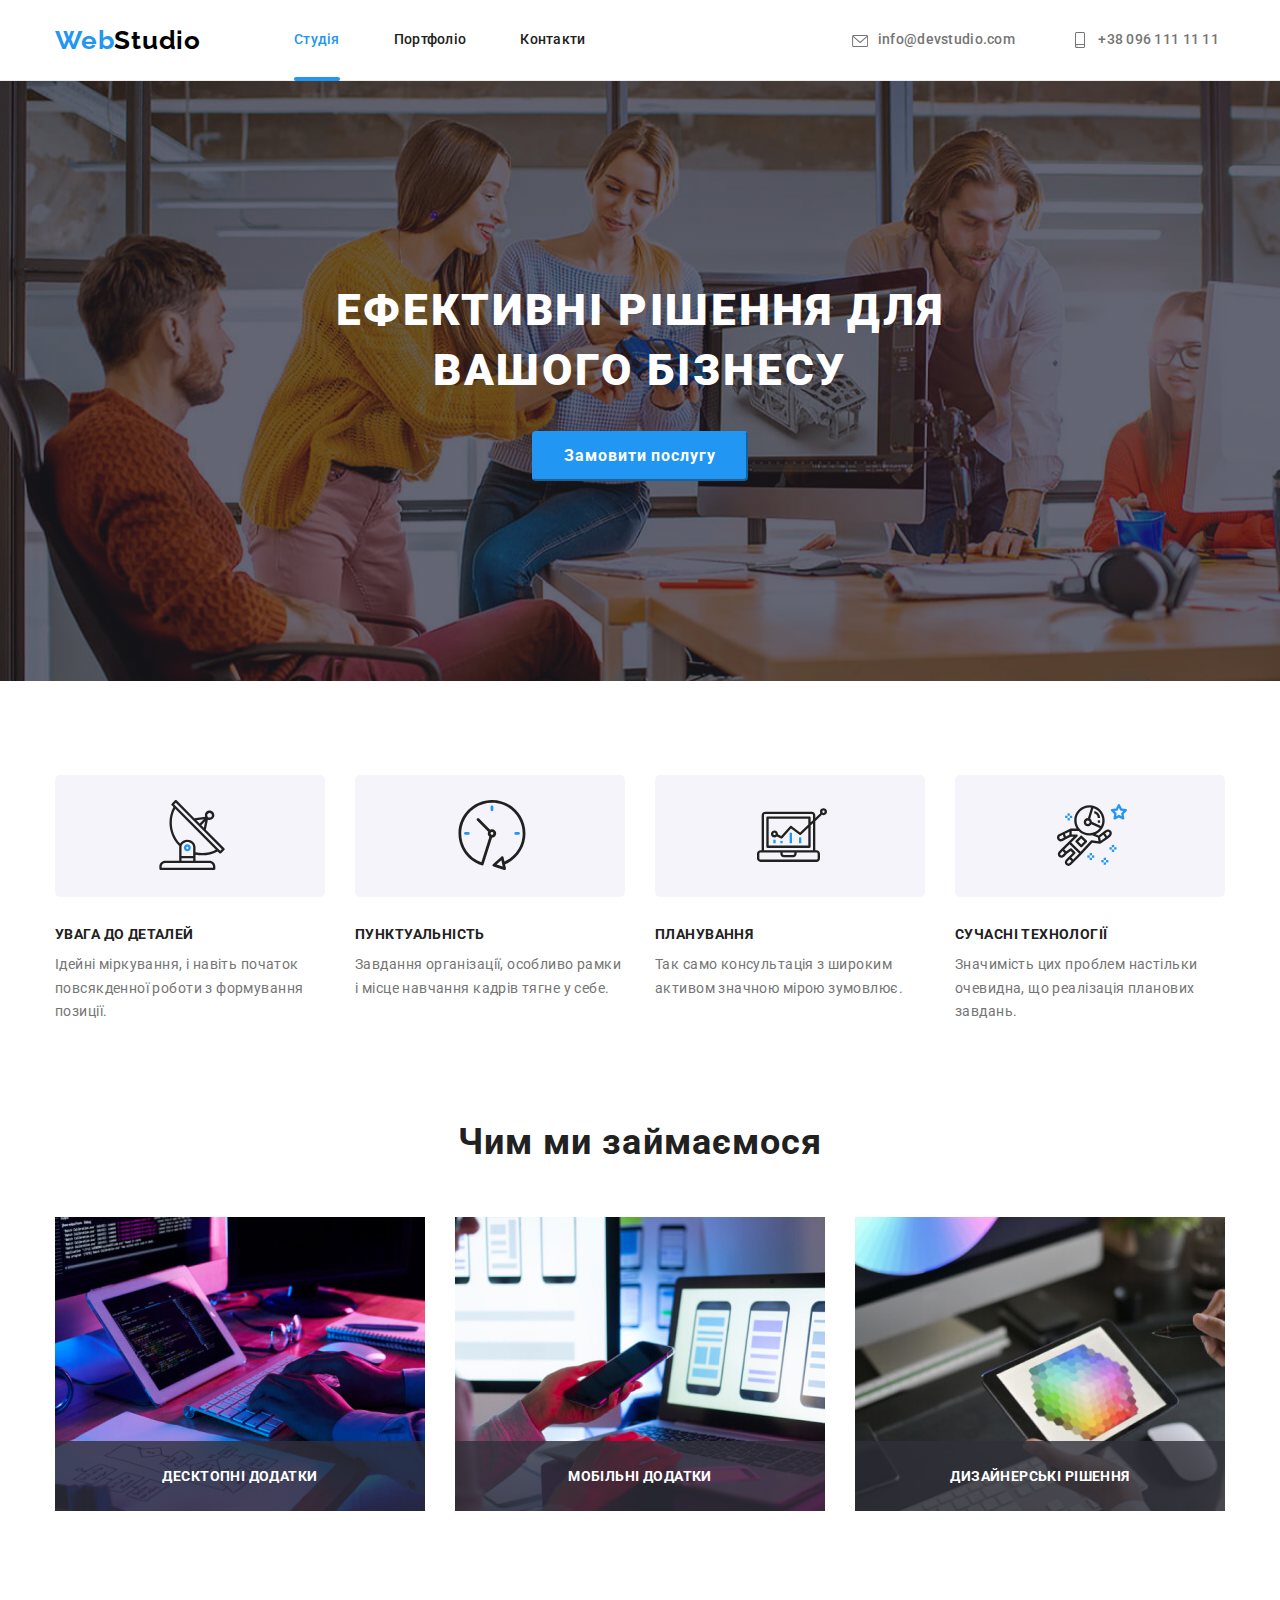
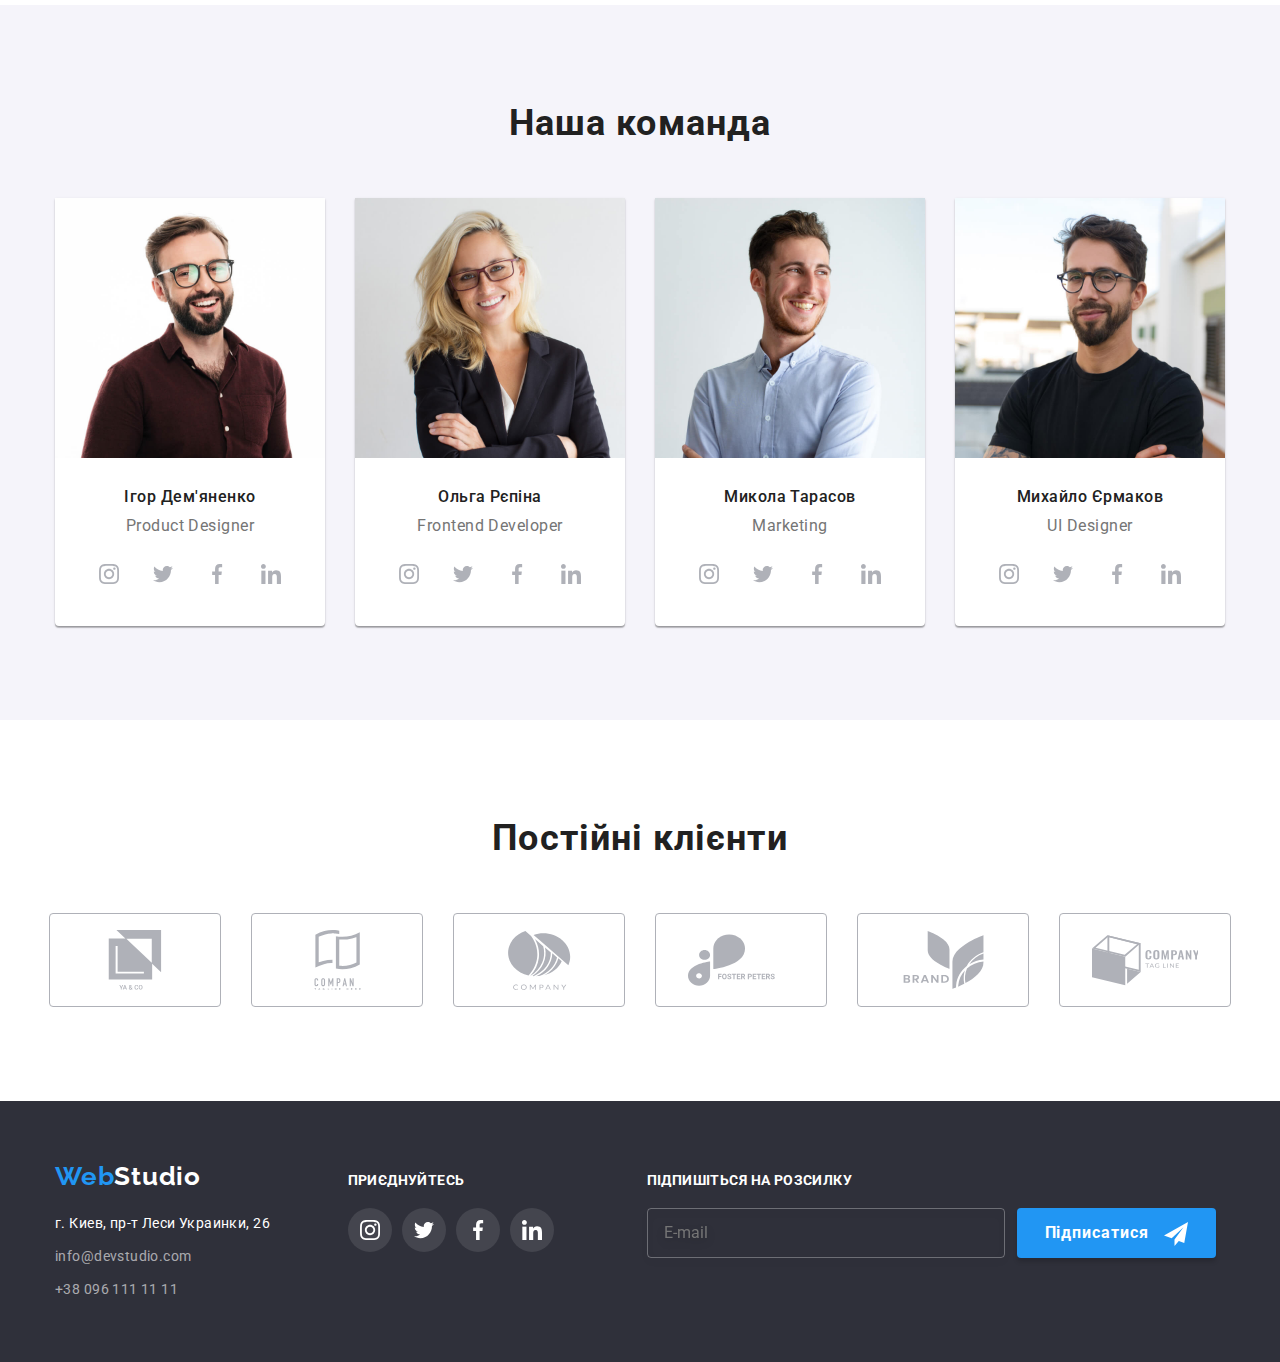
==== index.html @ df1b4751 "Add files via upload" ====
<!DOCTYPE html>
<html lang="uk">
  <head>
    <meta charset="UTF-8" />
    <meta http-equiv="X-UA-Compatible" content="IE=edge" />
    <meta name="Студия" content="width=device-width, initial-scale=1.0" />
    <title>Студия</title>
    <link rel="preconnect" href="https://fonts.googleapis.com" />
    <link rel="preconnect" href="https://fonts.gstatic.com" crossorigin />
    <link
      href="https://fonts.googleapis.com/css2?family=Raleway:wght@700&family=Roboto:wght@400;500;700;900&display=swap"
      rel="stylesheet"
    />
    <link rel="stylesheet" href="css/styles.css" />
  </head>
  <body>
    <header>
      <div class="navigation container navi-top">
        <nav class="navigation-box">
          <div class="logo-navigation">
            <a class="logo-nav" href="./index.html"
              ><span style="color: #2196f3">Web</span>Studio</a
            >
          </div>
          <div class="links-navigation">
            <ul class="top-nav-links">
              <li class="top-nav-item">
                <a class="top-nav-text current" href="./index.html">Студія</a>
              </li>
              <li class="top-nav-item">
                <a class="top-nav-text" href="./portfolio.html">Портфоліо</a>
              </li>
              <li class="top-nav-item">
                <a class="top-nav-text" href="#">Контакти</a>
              </li>
            </ul>
          </div>
        </nav>
        <ul class="top-contacts">
          <li class="top-contacts-item">
            <a
              class="top-contacts-text link-item"
              href="mailto:info@devstudio.com"
            >
              <svg class="icon-header" width="16" height="12">
                <use href="./images/icons.svg#icon-envelope"></use></svg>info@devstudio.com</a>
          </li>
          <li class="top-contacts-item">
            <a class="top-contacts-text link-item" href="tel:+380961111111">
              <svg class="icon-header" width="10" height="16">
                <use href="./images/icons.svg#icon-smartphone"></use>
              </svg>
              +38 096 111 11 11</a
            >
          </li>
        </ul>
      </div>
    </header>
    <main>
      <section class="hero-top-section">
        <div class="container">
          <h1 class="hero-top-header">Ефективні рішення для вашого бізнесу</h1>
          <button class="hero-top-button" type="button" data-modal-open>
            Замовити послугу
          </button>
        </div>
      </section>
      <section class="features-block">
        <div class="container">
          <ul class="features">
            <li class="feature">
              <div class="icons-features">
                <svg class="icon-feat" width="70" height="70">
                  <use href="./images/icons.svg#icon-antenna-1"></use>
                </svg>
              </div>
              <h3 class="feature-header">Увага до деталей</h3>
              <p class="feature-text">
                Ідейні міркування, і навіть початок повсякденної роботи з
                формування позиції.
              </p>
            </li>
            <li class="feature">
              <div class="icons-features">
                <svg class="icon-feat" width="70" height="70">
                  <use href="./images/icons.svg#icon-clock-1"></use>
                </svg>
              </div>
              <h3 class="feature-header">Пунктуальність</h3>
              <p class="feature-text">
                Завдання організації, особливо рамки і місце навчання кадрів
                тягне у себе.
              </p>
            </li>
            <li class="feature">
              <div class="icons-features">
                <svg class="icon-feat" width="70" height="70">
                  <use href="./images/icons.svg#icon-diagram-1"></use>
                </svg>
              </div>
              <h3 class="feature-header">Планування</h3>
              <p class="feature-text">
                Так само консультація з широким активом значною мірою зумовлює.
              </p>
            </li>
            <li class="feature">
              <div class="icons-features">
                <svg class="icon-feat" width="70" height="70">
                  <use href="./images/icons.svg#icon-astronaut-1"></use>
                </svg>
              </div>
              <h3 class="feature-header">Сучасні технології</h3>
              <p class="feature-text">
                Значимість цих проблем настільки очевидна, що реалізація
                планових завдань.
              </p>
            </li>
          </ul>
        </div>
      </section>
      <section class="wwd">
        <div class="container">
          <h2 class="wwd-header">Чим ми займаємося</h2>
          <ul class="wwd-list">
            <li class="wwd-item">
              <img
                src="images/img.jpeg"
                alt="Ввод програмного кода на клавиатуре"
                width="370"
              />
              <div class="bottom-center-overlay">Десктопні додатки</div>
            </li>
            <li class="wwd-item">
              <img
                src="images/img2.jpeg"
                alt="Проверка апликаций на телефоне"
                width="370"
              />
              <div class="bottom-center-overlay">Мобільні додатки</div>
            </li>
            <li class="wwd-item">
              <img
                src="images/img3.jpeg"
                alt="Подбор цветов на планшете"
                width="370"
              />
              <div class="bottom-center-overlay">Дизайнерські рішення</div>
            </li>
          </ul>
        </div>
      </section>
      <section class="about">
        <div class="container">
          <h2 class="about-header">Наша команда</h2>
          <ul class="about-list">
            <li class="about-item">
              <img
                class="about-image"
                src="images/img4.jpeg"
                alt="Мужчина в очках"
                width="270"
              />
              <h3 class="about-name">Ігор Дем'яненко</h3>
              <p class="about-text">Product Designer</p>
              <ul class="icons-sm">
                <li class="link-icon">
                  <a href="#" class="btn-icon-social">
                    <svg class="icon-social" height="20" width="20">
                      <use href="./images/icons.svg#icon-instagram-2"></use>
                    </svg>
                  </a>
                </li>
                <li>
                  <a href="#" class="btn-icon-social">
                    <svg class="icon-social" height="20" width="20">
                      <use href="./images/icons.svg#icon-twitter-1"></use>
                    </svg>
                  </a>
                </li>
                <li>
                  <a href="#" class="btn-icon-social">
                    <svg class="icon-social" height="20" width="20">
                      <use href="./images/icons.svg#icon-facebook-1"></use>
                    </svg>
                  </a>
                </li>
                <li>
                  <a href="#" class="btn-icon-social">
                    <svg class="icon-social" height="20" width="20">
                      <use href="./images/icons.svg#icon-linkedin-1"></use>
                    </svg>
                  </a>
                </li>
              </ul>
            </li>
            <li class="about-item">
              <img
                class="about-image"
                src="images/img5.jpeg"
                alt="Женщина в очках"
                width="270"
              />
              <h3 class="about-name">Ольга Рєпіна</h3>
              <p class="about-text">Frontend Developer</p>
              <ul class="icons-sm">
                <li class="link-icon">
                  <a href="#" class="btn-icon-social">
                    <svg class="icon-social" height="20" width="20">
                      <use href="./images/icons.svg#icon-instagram-2"></use>
                    </svg>
                  </a>
                </li>
                <li>
                  <a href="#" class="btn-icon-social">
                    <svg class="icon-social" height="20" width="20">
                      <use href="./images/icons.svg#icon-twitter-1"></use>
                    </svg>
                  </a>
                </li>
                <li>
                  <a href="#" class="btn-icon-social">
                    <svg class="icon-social" height="20" width="20">
                      <use href="./images/icons.svg#icon-facebook-1"></use>
                    </svg>
                  </a>
                </li>
                <li>
                  <a href="#" class="btn-icon-social">
                    <svg class="icon-social" height="20" width="20">
                      <use href="./images/icons.svg#icon-linkedin-1"></use>
                    </svg>
                  </a>
                </li>
              </ul>
            </li>
            <li class="about-item">
              <img
                class="about-image"
                src="images/img6.jpeg"
                alt="Мужчина улыбается"
                width="270"
              />
              <h3 class="about-name">Микола Тарасов</h3>
              <p class="about-text">Marketing</p>
              <ul class="icons-sm">
                <li class="link-icon">
                  <a href="#" class="btn-icon-social">
                    <svg class="icon-social" height="20" width="20">
                      <use href="./images/icons.svg#icon-instagram-2"></use>
                    </svg>
                  </a>
                </li>
                <li>
                  <a href="#" class="btn-icon-social">
                    <svg class="icon-social" height="20" width="20">
                      <use href="./images/icons.svg#icon-twitter-1"></use>
                    </svg>
                  </a>
                </li>
                <li>
                  <a href="#" class="btn-icon-social">
                    <svg class="icon-social" height="20" width="20">
                      <use href="./images/icons.svg#icon-facebook-1"></use>
                    </svg>
                  </a>
                </li>
                <li>
                  <a href="#" class="btn-icon-social">
                    <svg class="icon-social" height="20" width="20">
                      <use href="./images/icons.svg#icon-linkedin-1"></use>
                    </svg>
                  </a>
                </li>
              </ul>
            </li>
            <li class="about-item">
              <img
                class="about-image"
                src="images/img7.jpeg"
                alt="Мужчина в черной футболке"
                width="270"
              />
              <h3 class="about-name">Михайло Єрмаков</h3>
              <p class="about-text">UI Designer</p>
              <ul class="icons-sm">
                <li class="link-icon">
                  <a href="#" class="btn-icon-social">
                    <svg class="icon-social" height="20" width="20">
                      <use href="./images/icons.svg#icon-instagram-2"></use>
                    </svg>
                  </a>
                </li>
                <li>
                  <a href="#" class="btn-icon-social">
                    <svg class="icon-social" height="20" width="20">
                      <use href="./images/icons.svg#icon-twitter-1"></use>
                    </svg>
                  </a>
                </li>
                <li>
                  <a href="#" class="btn-icon-social">
                    <svg class="icon-social" height="20" width="20">
                      <use href="./images/icons.svg#icon-facebook-1"></use>
                    </svg>
                  </a>
                </li>
                <li>
                  <a href="#" class="btn-icon-social">
                    <svg class="icon-social" height="20" width="20">
                      <use href="./images/icons.svg#icon-linkedin-1"></use>
                    </svg>
                  </a>
                </li>
              </ul>
            </li>
          </ul>
        </div>
      </section>
      <section>
        <div class="container">
          <h2 class="about-header">Постійні клієнти</h2>
          <ul class="clients-list">
            <li class="client-item">
              <a class="client-link" href="#" target="_blank">
                <svg class="icon-company" height="60" width="106">
                  <use href="./images/icons.svg#icon-group1"></use>
                </svg>
              </a>
            </li>
            <li class="client-item">
              <a class="client-link" href="#" target="_blank">
                <svg class="icon-company" height="60" width="106">
                  <use href="./images/icons.svg#icon-group2"></use>
                </svg>
              </a>
            </li>
            <li class="client-item">
              <a class="client-link" href="#" target="_blank">
                <svg class="icon-company" height="60" width="106">
                  <use href="./images/icons.svg#icon-group3"></use>
                </svg>
              </a>
            </li>
            <li class="client-item">
              <a class="client-link" href="#" target="_blank">
                <svg class="icon-company" height="60" width="106">
                  <use href="./images/icons.svg#icon-group4"></use>
                </svg>
              </a>
            </li>
            <li class="client-item">
              <a class="client-link" href="#" target="_blank">
                <svg class="icon-company" height="60" width="106">
                  <use href="./images/icons.svg#icon-group5"></use>
                </svg>
              </a>
            </li>
            <li class="client-item">
              <a class="client-link" href="#" target="_blank">
                <svg class="icon-company" height="60" width="106">
                  <use href="./images/icons.svg#icon-group6"></use>
                </svg>
              </a>
            </li>
          </ul>
        </div>
      </section>
      <div class="backdrop is-hidden" data-modal>
        <div class="modal">
          <div class="modal-btn">
            <button class="btn-close" type="button" data-modal-close>
              <svg
                width="11"
                height="11"
                viewBox="0 0 11 11"
                fill="none"
                xmlns="http://www.w3.org/2000/svg"
              >
                <path
                  d="M11 1.10786L9.89214 0L5.5 4.39214L1.10786 0L0 1.10786L4.39214 5.5L0 9.89214L1.10786 11L5.5 6.60786L9.89214 11L11 9.89214L6.60786 5.5L11 1.10786Z"
                  fill="black"
                />
              </svg>
            </button>
            <div class="form-callback">
              <form class="form">
                <div class="form-group" role="group" aria-labelledby="contact-details-head">
                  <p id="contact-details-head">Залиште свої дані, ми вам передзвонимо</p>
                  <div class="form-field">
                  <label class="form-input">
                    Ім'я
                    <input class="form-item name" type="text" name="username" />
                    <svg class="input-icon" width="12" height="12">
                      <use href="./images/icons.svg#icon-person"></use>
                    </svg>
                  </label>
                </div>
                  <div class="form-field">
                  <label class="form-input">
                    Телефон
                    <input class="form-item phone" type="tel" name="tel" />
                    <svg class="input-icon" width="13" height="13">
                      <use href="./images/icons.svg#icon-phone"></use>
                    </svg>
                  </label>
                </div>
                  <div class="form-field">
                  <label class="form-input">
                    Пошта
                    <input class="form-item email" type="email" name="email" />
                    <svg class="input-icon" width="15" height="12">
                      <use href="./images/icons.svg#icon-email"></use>
                    </svg>
                    </label>
                  </div>
                    <label class="form-input">
                      Коментар
                      <textarea class="form-item" name="comment" rows="5" placeholder="Введіть текст"></textarea>
                    </label>
                    <label class="checkbox-item" >
                      <input class="form-checkbox" type="checkbox" name="agreement" value="agreement-accept" />
                      Погоджуюся з розсилкою та приймаю
                      <a class="policy-link" href="">Умови договору</a> 
                    </label>
                    <button class="form-button" type="submit">Відправити</button>
                  
                </div>
            </div>
          </div>
        </div>
      </div>
    </main>
    <footer class="footer">
      <div class="container footer-raw">
        <div class="adr-items">
          <a class="logo-footer" href="./index.html"
            ><span style="color: #2196f3">Web</span>Studio</a
          >
          <address>
            <ul class="footer-list">
              <li class="footer-item">
                <a
                  class="footer-adr"
                  href="https://goo.gl/maps/CPtrU1FHBa2aNyZL9"
                  target="_blank"
                  rel="noopener noreferrer nofollow"
                  >г. Киев, пр-т Леси Украинки, 26</a
                >
              </li>
              <li class="footer-item">
                <a class="footer-mail" href="mailto:info@devstudio.com"
                  >info@devstudio.com</a
                >
              </li>
              <li class="footer-item">
                <a class="footer-tel" href="tel:+380961111111"
                  >+38 096 111 11 11</a
                >
              </li>
            </ul>
          </address>
        </div>
        <div class="connect-items">
          <p>приєднуйтесь</p>
          <ul class="connect-list">
            <li class="connect-item">
              <a class="connect-link" href="#" target="_blank">
                <svg width="20" height="20">
                  <use href="./images/icons.svg#icon-instagram-2"></use>
                </svg>
              </a>
            </li>
            <li class="connect-item">
              <a class="connect-link" href="#" target="_blank">
                <svg width="20" height="20">
                  <use href="./images/icons.svg#icon-twitter-1"></use>
                </svg>
              </a>
            </li>
            <li class="connect-item">
              <a class="connect-link" href="#" target="_blank">
                <svg width="20" height="20">
                  <use href="./images/icons.svg#icon-facebook-1"></use>
                </svg>
              </a>
            </li>
            <li class="connect-item">
              <a class="connect-link" href="#" target="_blank">
                <svg width="20" height="20">
                  <use href="./images/icons.svg#icon-linkedin-1"></use>
                </svg>
              </a>
            </li>
          </ul>
        </div>
        <div class="mailing-list">
          <p>Підпишіться на розсилку</p>
          <div class="mailing-items" ></div>
          <form class="email" name="email">
          <label>
            <input class="mailing-input" type="email" name="email" placeholder="E-mail"/>
          </label>
          <button class="subscribe-button" type="submit">
            Підписатися <svg class="subscribe-icon" xmlns="http://www.w3.org/2000/svg" width="24" height="24" fill="none"">
              <path fill="#fff" d="M24 0 0 13.5l7.67 2.84L19.5 5.25l-8.998 12.14.007.002-.009-.002V24l4.301-5.018L20.251 21 24 0Z"/>
              </svg>
            </button>
        </form>
        </div>
      </div>
    </footer>
    <script src="./js/modal.js"></script>
  </body>
</html>
---- css/styles.css ----
/*reset css */
/* http://meyerweb.com/eric/tools/css/reset/ 
   v2.0 | 20110126
   License: none (public domain)
*/

html,
body,
div,
span,
applet,
object,
iframe,
h1,
h2,
h3,
h4,
h5,
h6,
p,
blockquote,
pre,
a,
abbr,
acronym,
address,
big,
cite,
code,
del,
dfn,
em,
img,
ins,
kbd,
q,
s,
samp,
small,
strike,
strong,
sub,
sup,
tt,
var,
b,
u,
i,
center,
dl,
dt,
dd,
ol,
ul,
li,
fieldset,
form,
label,
legend,
table,
caption,
tbody,
tfoot,
thead,
tr,
th,
td,
article,
aside,
canvas,
details,
embed,
figure,
figcaption,
footer,
header,
hgroup,
menu,
nav,
output,
ruby,
section,
summary,
time,
mark,
audio,
video {
  margin: 0;
  padding: 0;
  border: 0;
  font-size: 100%;
  font: inherit;
  vertical-align: baseline;
}
/* HTML5 display-role reset for older browsers */
article,
aside,
details,
figcaption,
figure,
footer,
header,
hgroup,
menu,
nav,
section {
  display: block;
}
body {
  line-height: 1;
}
ol,
ul {
  list-style: none;
}
blockquote,
q {
  quotes: none;
}
blockquote:before,
blockquote:after,
q:before,
q:after {
  content: "";
  content: none;
}
table {
  border-collapse: collapse;
  border-spacing: 0;
}

/* normalize css */
/*! modern-normalize v1.1.0 | MIT License | https://github.com/sindresorhus/modern-normalize */

/*
Document
========
*/

/**
Use a better box model (opinionated).
*/

*,
::before,
::after {
  box-sizing: border-box;
}

/**
Use a more readable tab size (opinionated).
*/

html {
  -moz-tab-size: 4;
  tab-size: 4;
}

/**
1. Correct the line height in all browsers.
2. Prevent adjustments of font size after orientation changes in iOS.
*/

html {
  line-height: 1.15; /* 1 */
  -webkit-text-size-adjust: 100%; /* 2 */
}

/*
Sections
========
*/

/**
Remove the margin in all browsers.
*/

body {
  margin: 0;
}

/**
Improve consistency of default fonts in all browsers. (https://github.com/sindresorhus/modern-normalize/issues/3)
*/

body {
  font-family: system-ui, -apple-system,
    /* Firefox supports this but not yet `system-ui` */ "Segoe UI", Roboto,
    Helvetica, Arial, sans-serif, "Apple Color Emoji", "Segoe UI Emoji";
}

/*
Grouping content
================
*/

/**
1. Add the correct height in Firefox.
2. Correct the inheritance of border color in Firefox. (https://bugzilla.mozilla.org/show_bug.cgi?id=190655)
*/

hr {
  height: 0; /* 1 */
  color: inherit; /* 2 */
}

/*
Text-level semantics
====================
*/

/**
Add the correct text decoration in Chrome, Edge, and Safari.
*/

abbr[title] {
  text-decoration: underline dotted;
}

/**
Add the correct font weight in Edge and Safari.
*/

b,
strong {
  font-weight: bolder;
}

/**
1. Improve consistency of default fonts in all browsers. (https://github.com/sindresorhus/modern-normalize/issues/3)
2. Correct the odd 'em' font sizing in all browsers.
*/

code,
kbd,
samp,
pre {
  font-family: ui-monospace, SFMono-Regular, Consolas, "Liberation Mono", Menlo,
    monospace; /* 1 */
  font-size: 1em; /* 2 */
}

/**
Add the correct font size in all browsers.
*/

small {
  font-size: 80%;
}

/**
Prevent 'sub' and 'sup' elements from affecting the line height in all browsers.
*/

sub,
sup {
  font-size: 75%;
  line-height: 0;
  position: relative;
  vertical-align: baseline;
}

sub {
  bottom: -0.25em;
}

sup {
  top: -0.5em;
}

/*
Tabular data
============
*/

/**
1. Remove text indentation from table contents in Chrome and Safari. (https://bugs.chromium.org/p/chromium/issues/detail?id=999088, https://bugs.webkit.org/show_bug.cgi?id=201297)
2. Correct table border color inheritance in all Chrome and Safari. (https://bugs.chromium.org/p/chromium/issues/detail?id=935729, https://bugs.webkit.org/show_bug.cgi?id=195016)
*/

table {
  text-indent: 0; /* 1 */
  border-color: inherit; /* 2 */
}

/*
Forms
=====
*/

/**
1. Change the font styles in all browsers.
2. Remove the margin in Firefox and Safari.
*/

button,
input,
optgroup,
select,
textarea {
  font-family: inherit; /* 1 */
  font-size: 100%; /* 1 */
  line-height: 1.15; /* 1 */
  margin: 0; /* 2 */
}

/**
Remove the inheritance of text transform in Edge and Firefox.
1. Remove the inheritance of text transform in Firefox.
*/

button,
select {
  /* 1 */
  text-transform: none;
}

/**
Correct the inability to style clickable types in iOS and Safari.
*/

button,
[type="button"],
[type="reset"],
[type="submit"] {
  -webkit-appearance: button;
}

/**
Remove the inner border and padding in Firefox.
*/

::-moz-focus-inner {
  border-style: none;
  padding: 0;
}

/**
Restore the focus styles unset by the previous rule.
*/

:-moz-focusring {
  outline: 1px dotted ButtonText;
}

/**
Remove the additional ':invalid' styles in Firefox.
See: https://github.com/mozilla/gecko-dev/blob/2f9eacd9d3d995c937b4251a5557d95d494c9be1/layout/style/res/forms.css#L728-L737
*/

:-moz-ui-invalid {
  box-shadow: none;
}

/**
Remove the padding so developers are not caught out when they zero out 'fieldset' elements in all browsers.
*/

legend {
  padding: 0;
}

/**
Add the correct vertical alignment in Chrome and Firefox.
*/

progress {
  vertical-align: baseline;
}

/**
Correct the cursor style of increment and decrement buttons in Safari.
*/

::-webkit-inner-spin-button,
::-webkit-outer-spin-button {
  height: auto;
}

/**
1. Correct the odd appearance in Chrome and Safari.
2. Correct the outline style in Safari.
*/

[type="search"] {
  -webkit-appearance: textfield; /* 1 */
  outline-offset: -2px; /* 2 */
}

/**
Remove the inner padding in Chrome and Safari on macOS.
*/

::-webkit-search-decoration {
  -webkit-appearance: none;
}

/**
1. Correct the inability to style clickable types in iOS and Safari.
2. Change font properties to 'inherit' in Safari.
*/

::-webkit-file-upload-button {
  -webkit-appearance: button; /* 1 */
  font: inherit; /* 2 */
}

/*
Interactive
===========
*/

/*
Add the correct display in Chrome and Safari.
*/

summary {
  display: list-item;
}

/* my css */

:root {
  --brand-backcolor1: #fff;
  --brand-backcolor2: #f5f4fa;
  --brand-backcolor3: #2f303a;
  --brand-color1: #212121;
  --brand-color2: #757575;
  --brand-color3: #2196f3;
}

body {
  font-family: "Roboto", sans-serif;
  color: var(--brand-color1);
  background-color: #fff;
}
.navigation {
  display: flex;
  align-items: center;
}
.navigation-box {
  display: flex;
  align-items: center;
}
li {
  list-style-type: none;
}
hr {
  border: 1px solid #ececec;
  color: #ececec;
}
.top-nav-item {
  display: inline-block;
  margin-left: 50px;
}
.top-nav-item:first-child {
  margin-left: 0px;
}
.top-contacts {
  margin-left: auto;
}
.top-contacts-item {
  display: inline-block;
  margin-left: 50px;
  text-decoration: none;
}
.link-item {
  text-decoration: none;
  margin-right: 6px;
  fill: #757575;
  vertical-align: middle;
}
.top-contacts-item:first-child {
  margin-left: 0px;
}
.logo-nav {
  font-family: Raleway;
  font-size: 26px;
  font-weight: 700;
  line-height: 1.19;
  letter-spacing: 0.03em;
  text-align: left;
  color: #000000;
  text-decoration: none;
}

li.top-nav-item {
  list-style-type: none;
}

.top-nav-text {
  display: block;
  padding: 32px 0;
  font-size: 14px;
  font-weight: 500;
  line-height: 1.14;
  letter-spacing: 0.02em;
  text-align: left;
  cursor: pointer;
  text-decoration: none;
  color: var(--brand-color1);
  position: relative;
  transition-duration: 250ms;
  transition-timing-function: cubic-bezier(0.4, 0, 0.2, 1);
  transition-property: color;
}
.top-nav-text:hover {
  color: var(--brand-color3);
}

.top-nav-text:focus {
  color: var(--brand-color3);
}
.top-nav-text.current {
  color: var(--brand-color3);
}
.current:after {
  content: "";
  display: block;
  position: absolute;
  background: #2196f3;
  height: 12px;
  width: 100%;
  height: 4px;
  border-radius: 2px;
  bottom: -1px;
}

li.top-contacts-item {
  list-style-type: none;
}
.top-contacts-text {
  font-size: 14px;
  font-weight: 500;
  line-height: 1.14;
  letter-spacing: 0.02em;
  text-decoration: none;
  text-align: left;
  color: var(--brand-color2);
  transition-duration: 250ms;
  transition-timing-function: cubic-bezier(0.4, 0, 0.2, 1);
  transition-property: color;
}
.top-contacts-text:hover {
  color: var(--brand-color3);
}
.top-contacts-text:focus {
  color: var(--brand-color3);
}
.hero-top-section {
  background-color: var(--brand-backcolor3);
  display: block;
  margin: 0 auto;
  text-align: center;
  padding-top: 200px;
  padding-bottom: 200px;
  max-width: 1600px;
  background-image: linear-gradient(to bottom, #2f303a66, #2f303a66),
    url("../images/hero_background.png");
  background-repeat: no-repeat;
}
.hero-top-header {
  text-transform: uppercase;
  font-size: 44px;
  font-weight: 900;
  line-height: 1.36;
  letter-spacing: 0.06em;
  text-align: center;
  color: var(--brand-backcolor1);
  max-width: 696px;
  margin: auto;
}

.hero-top-button {
  display: block;
  margin: 0 auto;
  font-family: "roboto";
  background-color: var(--brand-color3);
  border-radius: 4px;
  border-color: var(--brand-color3);
  color: white;
  height: 50px;
  width: 216px;
  font-size: 16px;
  font-weight: 700;
  line-height: 1.87;
  letter-spacing: 0.06em;
  text-align: center;
  text-decoration: none;
  cursor: pointer;
  text-decoration: none;
  margin-top: 30px;
  transition-duration: 250ms;
  transition-timing-function: cubic-bezier(0.4, 0, 0.2, 1);
  transition-property: background-color;
}
.hero-top-button:hover {
  background-color: #188ce8;
  border-radius: 4px;
  border-color: #188ce8;
  color: var(--brand-backcolor1);
  box-shadow: 0px 4px 4px 0px #00000026;
}
.hero-top-button:focus {
  background-color: #188ce8;
  border-radius: 4px;
  border-color: #188ce8;
  color: var(--brand-backcolor1);
  box-shadow: 0px 4px 4px 0px #00000026;
}
.features-block {
  padding-top: 94px;
}
.features {
  text-align: center;
  display: flex;
  justify-content: center;
  gap: 30px;
}
li.feature {
  list-style-type: none;
  font-size: 14px;
  text-align: left;
  letter-spacing: 0.03em;
  width: 270px;
  vertical-align: top;
}
h3.feature-header {
  color: var(--brand-color1);
  font-weight: 700;
  line-height: 1.14;
  font-size: 14px;
  text-transform: uppercase;
  margin-top: 30px;
}
p.feature-text {
  color: var(--brand-color2);
  line-height: 1.71;
  margin-top: 10px;
}
.wwd {
  padding-top: 0px;
  padding-bottom: 94px;
  text-align: center;
  padding-left: 0px;
}
h2.wwd-header {
  font-size: 36px;
  font-weight: 700;
  line-height: 1.36;
  letter-spacing: 0.03em;
  text-align: center;
}
.wwd-list {
  display: flex;
  margin: auto;
  margin-top: 50px;
}
.wwd-item {
  display: inline-block;
  margin: auto;
  margin-right: 30px;
  position: relative;
  text-align: center;
}
.wwd-item:last-child {
  margin-right: 0px;
}
.about {
  text-align: center;
  background: var(--brand-backcolor2);
  padding-bottom: 94px;
  padding-top: 94px;
}
.about-list {
  margin: auto;
  margin-top: 50px;
  display: flex;
  gap: 30px;
}
.about-item {
  margin: auto;
  background-color: #fff;
  box-shadow: 0px 2px 1px 0px #00000033, 0px 1px 1px 0px #00000024,
    0px 1px 3px 0px #0000001f;
  border-bottom-left-radius: 4px;
  border-bottom-right-radius: 4px;
}
.about-item:last-child {
  margin-right: 0px;
}
h2.about-header {
  font-size: 36px;
  font-weight: 700;
  line-height: 1.36;
  letter-spacing: 0.03em;
  text-align: center;
}
h3.about-name {
  font-size: 16px;
  font-weight: 500;
  line-height: 1.18;
  letter-spacing: 0.03em;
  text-align: center;
  padding-top: 30px;
}
p.about-text {
  font-size: 16px;
  line-height: 1.18;
  letter-spacing: 0.03em;
  text-align: center;
  color: var(--brand-color2);
  margin-top: 10px;
}
.footer {
  background-color: var(--brand-backcolor3);
  padding-top: 60px;
  padding-bottom: 60px;
}
.footer-list {
  margin-top: 20px;
  margin-top: 0;
}
.footer-item {
  margin-top: 9px;
}
.footer-item:first-child {
  margin-top: 0px;
}
a.logo-footer {
  font-family: Raleway;
  font-size: 26px;
  font-weight: 700;
  line-height: 1.19;
  letter-spacing: 0.03em;
  text-align: left;
  color: var(--brand-backcolor1);
  text-decoration: none;
  margin-bottom: 20px;
  display: block;
}
a.footer-adr {
  text-decoration: none;
  font-size: 14px;
  line-height: 1.71;
  letter-spacing: 0.03em;
  text-align: left;
  color: var(--brand-backcolor1);
}
a.footer-mail {
  text-decoration: none;
  font-size: 14px;
  line-height: 1.71;
  letter-spacing: 0.03em;
  text-align: left;
  color: #ffffff99;
}
a.footer-tel {
  text-decoration: none;
  font-size: 14px;
  line-height: 1.71;
  letter-spacing: 0.03em;
  text-align: left;
  color: #ffffff99;
}
address {
  display: block;
  font-style: normal;
}

.main-nav-list {
  display: flex;
  justify-content: center;
  align-items: center;
}
.portfolio {
  text-align: center;
}
.portfolio-header {
  font-size: 18px;
  font-weight: 700;
  line-height: 36px;
  letter-spacing: 0.06em;
  text-align: left;
}
.portfolio-text {
  font-size: 16px;
  line-height: 1.87;
  letter-spacing: 0.03em;
  text-align: left;
  color: var(--brand-color2);
  margin-top: 4px;
}
.main-nav-button {
  background-color: var(--brand-backcolor2);
  border-radius: 4px;
  border-color: var(--brand-backcolor1);
  border: none;
  color: var(--brand-color1);
  padding: 6px 22px;
  font-size: 16px;
  font-weight: 500;
  line-height: 1.62;
  letter-spacing: 0.06em;
  text-align: center;
  text-decoration: none;
  box-shadow: 0px 0px 0px 0px var(--brand-backcolor1);
  cursor: pointer;
  font-family: "roboto";
  transition: background-color, 250ms cubic-bezier(0.4, 0, 0.2, 1), border-color,
    250ms cubic-bezier(0.4, 0, 0.2, 1) color, 250ms cubic-bezier(0.4, 0, 0.2, 1),
    box-shadow, 250ms cubic-bezier(0.4, 0, 0.2, 1);
}
.main-nav-button:hover {
  background-color: var(--brand-color3);
  border-radius: 4px;
  border-color: var(--brand-color3);
  color: var(--brand-backcolor1);
  box-shadow: 0px 4px 4px 0px #00000026;
}
.main-nav-button:focus {
  background-color: var(--brand-color3);
  border-radius: 4px;
  border-color: var(--brand-color3);
  color: var(--brand-backcolor1);
  box-shadow: 0px 4px 4px 0px #00000026;
}
.hero-top-header {
  align-items: center;
  text-align: center;
}
/* 3rd homework */
.container {
  width: 1200px;
  margin: 0 auto;
  padding-left: 15px;
  padding-right: 15px;
}
.section {
  padding-top: 94px;
  padding-bottom: 94px;
}
section {
  padding-top: 94px;
  padding-bottom: 94px;
}
.portfolio-list {
  margin-top: 50px;
  display: flex;
  gap: 30px;
  align-content: center;
  justify-content: center;
  flex-wrap: wrap;
}
.main-nav-item {
  margin-right: 8px;
}
.main-nav-item:last-child {
  margin-right: 0px;
}

.portfolio-item:hover {
  box-shadow: 1px 4px 6px 0px #00000029, 0px 4px 4px 0px #0000000f,
    0px 1px 1px 0px #0000001f;
  cursor: pointer;
}
img {
  display: block;
  max-width: 100%;
  height: auto;
}
.portfolio-headtext {
  padding: 20px 24px 20px 24px;
  border: 1px solid #eeeeee;
  border-top: none;
}
header {
  border-bottom-color: #ececec;
  border-bottom-width: 1px;
  border-style: solid;
}
.top-nav-links {
  margin-left: 93px;
}
.icons-features {
  background-color: #f5f4fa;
  border-radius: 5px;
  padding: 25px 102px 25px 102px;
}
.icon-header {
  margin-right: 10px;
  vertical-align: middle;
  fill: currentColor;
}
.link-item:hover {
  fill: #2196f3;
}
.link-item:focus {
  fill: #2196f3;
}
.btn-icon-social {
  display: flex;
  border: none;
  background: none;
  color: #afb1b8;
  padding: 12px;
  margin: 0px;
  transition: color, background-color 250ms cubic-bezier(0.4, 0, 0.2, 1);
  border-radius: 50%;
}
.btn-icon-social:hover {
  background: #2196f3;
  border-radius: 50%;
  color: white;
}
.btn-icon-social:focus {
  background: #2196f3;
  border-radius: 50%;
  color: white;
}
.icon-social {
  fill: currentColor;
}
.icons-sm {
  display: flex;
  align-items: center;
  justify-content: center;
  list-style: none;
  margin-top: 16px;
  margin-bottom: 30px;
  padding: 0;
  gap: 10px;
}
.clients-list {
  display: flex;
  justify-content: center;
  align-items: center;
  gap: 30px;
  margin-top: 50px;
}

.client-link:hover {
  border: 1px solid #2196f3;
  fill: #2196f3;
}
.client-link:focus {
  border: 1px solid #2196f3;
  fill: #2196f3;
}
.client-link {
  padding: 16px 32px 16px 32px;
  border: 1px solid #afb1b8;
  border-radius: 4px;
  display: flex;
  justify-content: center;
  align-items: center;
  fill: #afb1b8;
  transition: border-color 250ms cubic-bezier(0.4, 0, 0.2, 1),
    fill 250ms cubic-bezier(0.4, 0, 0.2, 1);
}
.connect-link {
  fill: white;
  border-radius: 50%;
  background-color: #ffffff1a;
  padding: 12;
  display: flex;
  padding: 12px;
  margin: 0px;
  transition: color, background-color 250ms cubic-bezier(0.4, 0, 0.2, 1);
}
.connect-link:hover {
  background-color: #2196f3;
}
.connect-link:focus {
  background-color: #2196f3;
}

.connect-list {
  display: flex;
  margin-top: 20px;
  gap: 10px;
}
.connect-items p {
  color: white;
  text-transform: uppercase;
  font-family: Roboto;
  font-size: 14px;
  font-weight: 700;
  line-height: 16px;
  letter-spacing: 0.03em;
  text-align: left;
}
.connect-items {
  margin-right: 93px;
}
.adr-items {
  flex: 0 0 25%;
}
.footer-raw {
  display: flex;
  align-items: baseline;
}

.portfolio-item {
  max-width: 370px;
  transition: box-shadow 250ms cubic-bezier(0.4, 0, 0.2, 1);
}

/* Make the image to responsive */
.portfolio-image {
  display: block;
  width: 100%;
  height: auto;
}

/* The overlay effect - lays on top of the container and over the image */
.overlay-item {
  position: absolute;
  top: 0;
  background: rgb(0, 0, 0);
  background: #2196f3e5;
  color: #f1f1f1;
  width: 100%;
  height: 294px;
  transform: translatey(100%);
  transition: transform 250ms cubic-bezier(0.4, 0, 0.2, 1);
  opacity: 0;
  color: white;
  font-family: Roboto;
  font-size: 18px;
  font-weight: 400;
  line-height: 28px;
  letter-spacing: 0.03em;
  text-align: left;
  padding: 63px 24px;
}

/* When you mouse over the container, fade in the overlay title */
.portfolio-item:hover .overlay-item {
  opacity: 1;
  transform: translatey(0);
}
a.portfolio-link {
  text-decoration: none;
  color: #212121;
}
.bottom-center-overlay {
  position: absolute;
  bottom: 0;
  background: #2f303acc;
  color: #fff;
  width: 100%;
  font-family: Roboto;
  font-style: normal;
  font-size: 14px;
  font-weight: 700;
  line-height: 16px;
  letter-spacing: 0.03em;
  text-align: center;
  padding: 27px;
  text-transform: uppercase;
}
.overlay-block {
  overflow: hidden;
  position: relative;
  max-width: 370px;
}
.backdrop {
  position: fixed;
  top: 0;
  left: 0;
  background-color: rgba(0, 0, 0, 0.2);
  width: 100%;
  height: 100%;
  display: flex;
  justify-content: center;
  align-items: center;
  transition: opacity 250ms cubic-bezier(0.4, 0, 0.2, 1),
    visibility 250ms cubic-bezier(0.4, 0, 0.2, 1);
}
.backdrop.is-hidden {
  opacity: 0;
  pointer-events: none;
  visibility: hidden;
}
.backdrop.is-hidden .modal {
  transform: scale(2);
  transition-duration: 1s;
}
.modal {
  position: absolute;
  width: 528px;
  height: 581px;
  background-color: #ffffff;
  box-shadow: 0px 1px 3px rgba(0, 0, 0, 0.12), 0px 1px 1px rgba(0, 0, 0, 0.14),
    0px 2px 1px rgba(0, 0, 0, 0.2);
  border-radius: 4px;
  transform: scale(1);
  transition: transform 250ms cubic-bezier(0.4, 0, 0.2, 1);
}
.btn-close {
  background: #ffffff;
  width: 30px;
  height: 30px;
  border-radius: 50%;
  border: 1px solid rgba(0, 0, 0, 0.1);
  display: flex;
  justify-content: center;
  align-items: center;
  margin-left: auto;
  margin-top: 8px;
  margin-right: 8px;
  padding: 0;
  cursor: pointer;
}
.btn-close:hover, .btn-close:focus {
  fill: #2196F3;
}
.mailing-list p {
  color: white;
  text-transform: uppercase;
  font-family: Roboto;
  font-size: 14px;
  font-weight: 700;
  line-height: 16px;
  letter-spacing: 0.03em;
  text-align: left;
}
.email {
  margin-top: 20px;
}
.mailing-input {
  background: none;
  border: 1px solid rgba(255, 255, 255, 0.3);
  filter: drop-shadow(0px 4px 4px rgba(0, 0, 0, 0.15));
  border-radius: 4px;
  padding: 15px 16px;
  width: 358px;
  margin-right: 8px;
}
.subscribe-button {
  padding-top: 10px;
  padding-bottom: 10px;
  background: #2196f3;
  box-shadow: 0px 4px 4px rgba(0, 0, 0, 0.15);
  border-radius: 4px;
  color: white;
  font-family: "Roboto";
  font-style: normal;
  font-weight: 700;
  font-size: 16px;
  line-height: 30px;
  letter-spacing: 0.06em;
  border-style: none;
  padding-left: 28px;
  padding-right: 28px;
  cursor: pointer;
}
.subscribe-icon {
  margin-left: 10px;
  vertical-align: middle;
}
.form-input {
  display: flex;
  flex-direction: column;
  margin-top: 10px;
  font-family: "Roboto";
  font-style: normal;
  font-weight: 400;
  font-size: 12px;
  line-height: 14px;
  letter-spacing: 0.01em;
  color: #757575;
}
.form-item {
  border: 1px solid rgba(33, 33, 33, 0.2);
  border-radius: 4px;
  width: auto;
  margin-top: 4px;
  margin-top: 4px;
  padding-top: 12px;
  padding-bottom: 12px;
  padding-left: 15px;
  outline: none;
}
.form {
  margin-left: 40px;
  margin-right: 40px;
}
.form-checkbox {
  margin-top: 20px;
  margin-bottom: 30px;
}
.form-button {
  margin: 0 auto;
  display: block;
  background: #188ce8;
  box-shadow: 0px 4px 4px rgba(0, 0, 0, 0.15);
  border-radius: 4px;
  color: white;
  font-family: "Roboto";
  font-style: normal;
  font-weight: 700;
  font-size: 16px;
  line-height: 30px;
  letter-spacing: 0.06em;
  border-style: none;
  padding-left: 52px;
  padding-right: 52px;
  padding-top: 10px;
  padding-bottom: 10px;
  cursor: pointer;
}
.form-group p {
  font-family: "Roboto";
  font-style: normal;
  font-weight: 700;
  font-size: 20px;
  line-height: 23px;
  text-align: center;
  letter-spacing: 0.03em;
  color: #212121;
}
.checkbox-item {
  font-family: "Roboto";
  font-style: normal;
  font-weight: 400;
  font-size: 14px;
  line-height: 24px;
  letter-spacing: 0.03em;
  color: #757575;
}
.policy-link {
  color: #2196f3;
}
.name {
  padding-left: 42px;
}
.phone {
  padding-left: 42px;
}
.email {
  padding-left: 42px;
}
.form-item:focus, .form-item:hover {
  border: 1px solid #2196F3;
}
.form-item:focus ~ .input-icon, .form-item:hover ~ .input-icon {
  fill: #2196F3;
}
.input-icon {
  position: absolute;
  top: 50%;
  left: 15px;
  transform: translateY(25%);
}
.input-icon {
  position: absolute;
  top: 50%;
  left: 15px;
  transform: translateY(25%);
}
.input-icon {
  position: absolute;
  top: 50%;
  left: 15px;
  transform: translateY(25%);
}
.form-input {
  position: relative;
}
.mailing-items {
  margin-top: 20px;
}
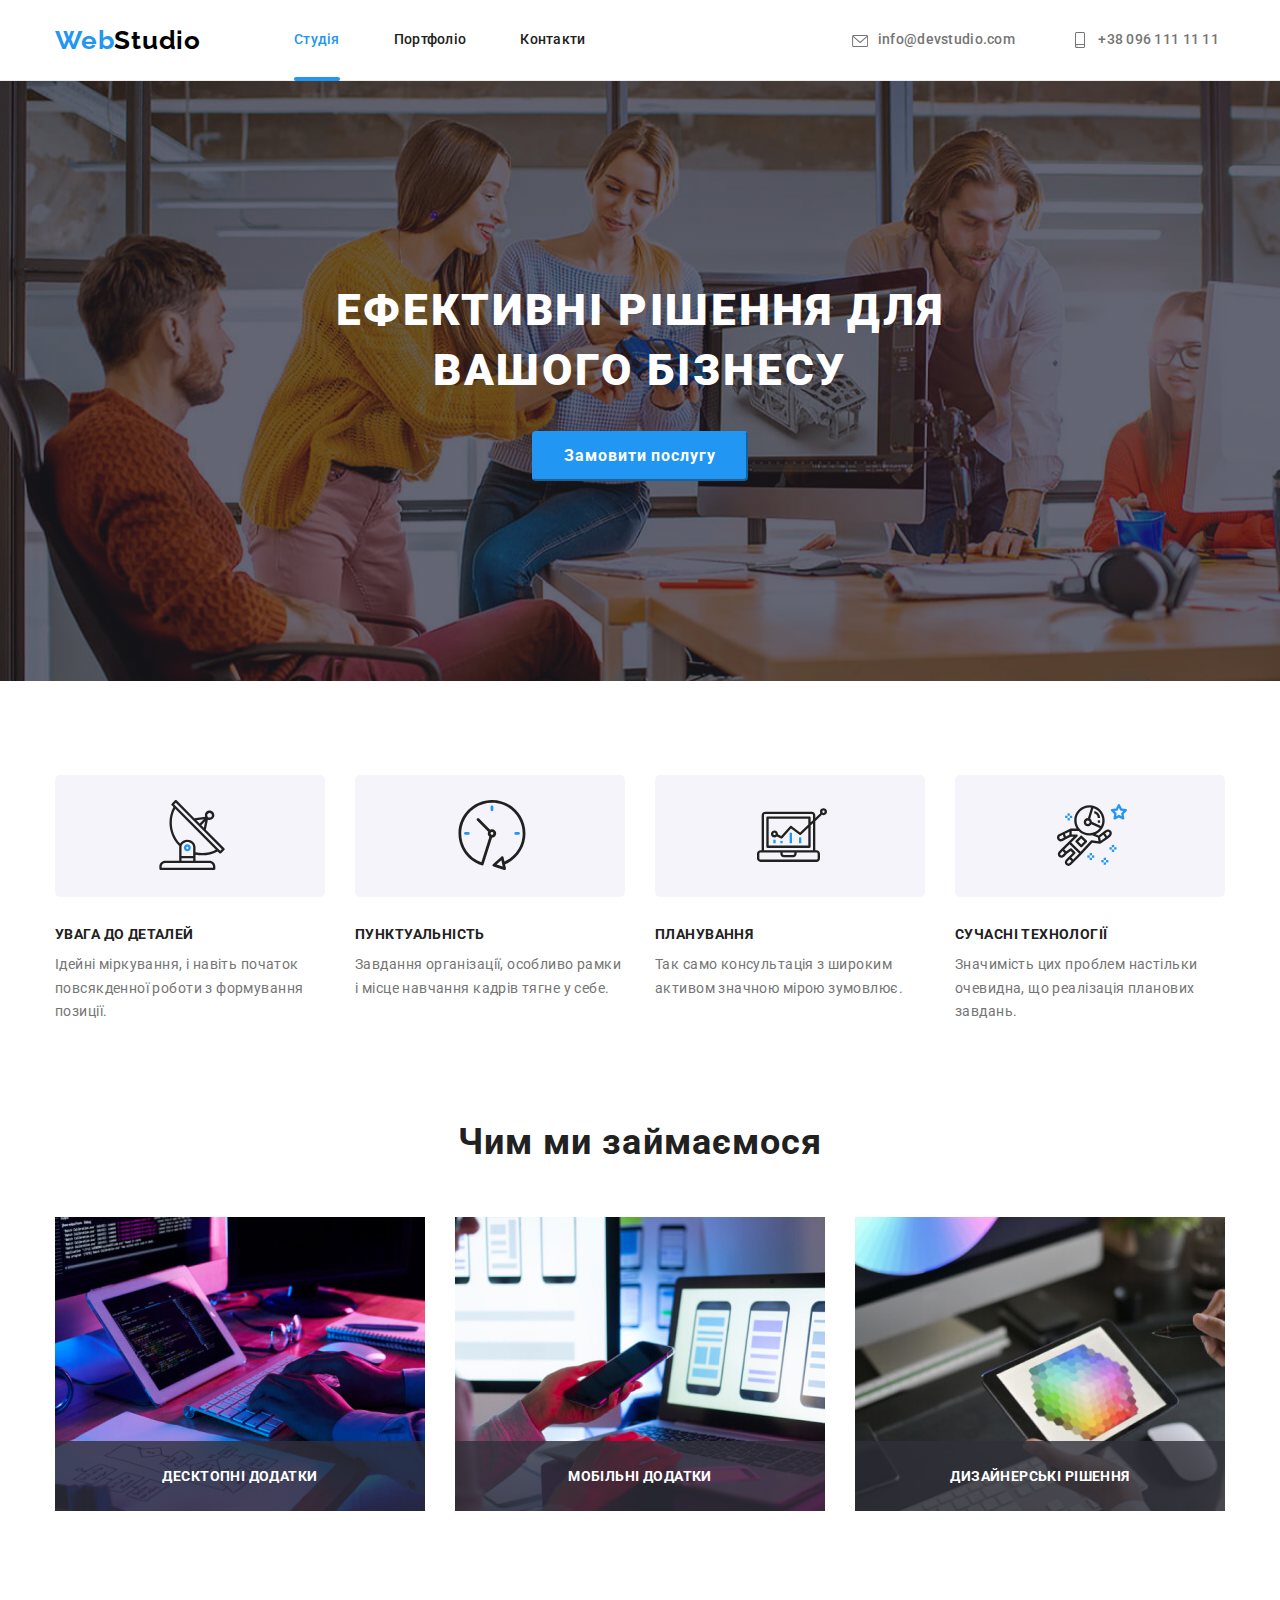
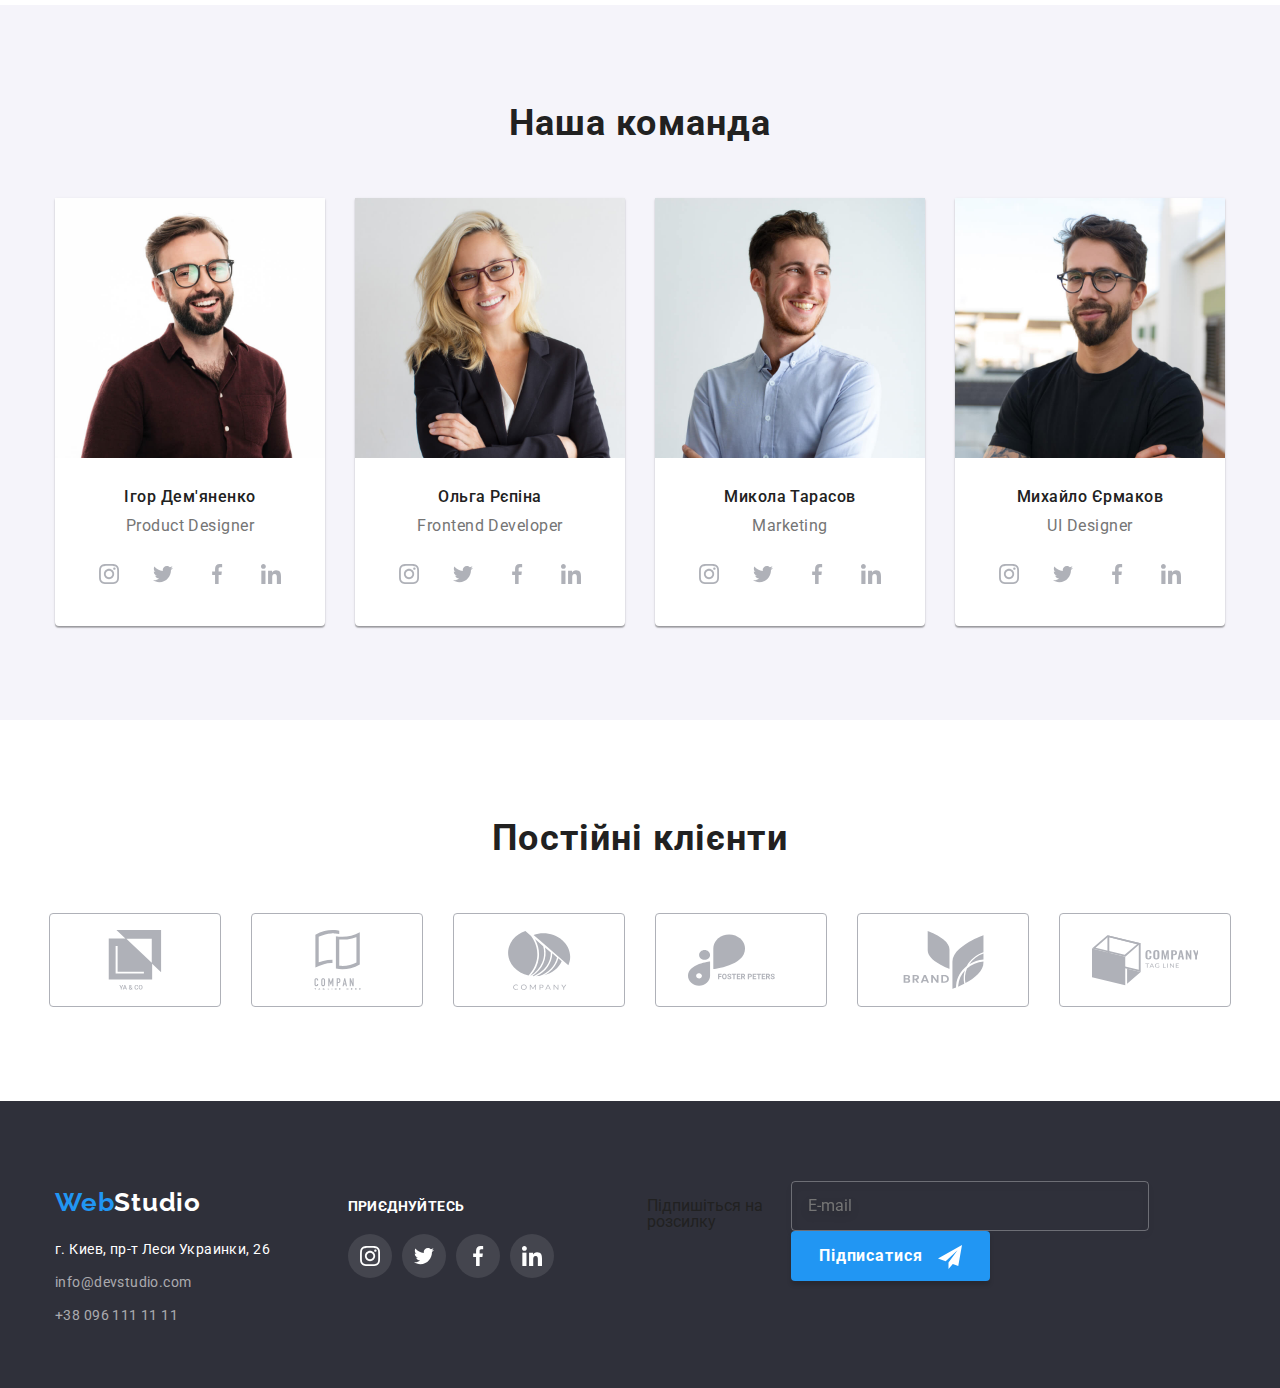
==== commit abfef89c: "Add files via upload" ====
--- a/index.html
+++ b/index.html
@@ -372,13 +372,9 @@
               <svg
                 width="11"
                 height="11"
-                viewBox="0 0 11 11"
-                fill="none"
-                xmlns="http://www.w3.org/2000/svg"
-              >
+                viewBox="0 0 11 11">
                 <path
                   d="M11 1.10786L9.89214 0L5.5 4.39214L1.10786 0L0 1.10786L4.39214 5.5L0 9.89214L1.10786 11L5.5 6.60786L9.89214 11L11 9.89214L6.60786 5.5L11 1.10786Z"
-                  fill="black"
                 />
               </svg>
             </button>
@@ -415,7 +411,7 @@
                   </div>
                     <label class="form-input">
                       Коментар
-                      <textarea class="form-item" name="comment" rows="5" placeholder="Введіть текст"></textarea>
+                      <textarea class="form-item form-text" name="comment" rows="7" placeholder="Введіть текст"></textarea>
                     </label>
                     <label class="checkbox-item" >
                       <input class="form-checkbox" type="checkbox" name="agreement" value="agreement-accept" />
@@ -431,84 +427,74 @@
       </div>
     </main>
     <footer class="footer">
-      <div class="container footer-raw">
-        <div class="adr-items">
-          <a class="logo-footer" href="./index.html"
-            ><span style="color: #2196f3">Web</span>Studio</a
-          >
-          <address>
-            <ul class="footer-list">
-              <li class="footer-item">
-                <a
-                  class="footer-adr"
-                  href="https://goo.gl/maps/CPtrU1FHBa2aNyZL9"
-                  target="_blank"
-                  rel="noopener noreferrer nofollow"
-                  >г. Киев, пр-т Леси Украинки, 26</a
-                >
-              </li>
-              <li class="footer-item">
-                <a class="footer-mail" href="mailto:info@devstudio.com"
-                  >info@devstudio.com</a
-                >
-              </li>
-              <li class="footer-item">
-                <a class="footer-tel" href="tel:+380961111111"
-                  >+38 096 111 11 11</a
-                >
+      <div class="container">
+        <div class="footer-raw">
+          <div class="adr-items">
+            <a class="logo-footer" href="./index.html"><span style="color: #2196f3">Web</span>Studio</a>
+            <address>
+              <ul class="footer-list">
+                <li class="footer-item">
+                  <a class="footer-adr" href="https://goo.gl/maps/CPtrU1FHBa2aNyZL9" target="_blank" rel="noopener noreferrer nofollow">г. Киев, пр-т Леси Украинки, 26</a>
+                </li>
+                <li class="footer-item">
+                  <a class="footer-mail" href="mailto:info@devstudio.com">info@devstudio.com</a>
+                </li>
+                <li class="footer-item">
+                  <a class="footer-tel" href="tel:+380961111111">+38 096 111 11 11</a>
+                </li>
+              </ul>
+            </address>
+          </div>
+          <div class="connect-items">
+            <p>приєднуйтесь</p>
+            <ul class="connect-list">
+              <li class="connect-item">
+                <a class="connect-link" href="#" target="_blank">
+                  <svg width="20" height="20">
+                    <use href="./images/icons.svg#icon-instagram-2"></use>
+                  </svg>
+                </a>
+              </li>
+              <li class="connect-item">
+                <a class="connect-link" href="#" target="_blank">
+                  <svg width="20" height="20">
+                    <use href="./images/icons.svg#icon-twitter-1"></use>
+                  </svg>
+                </a>
+              </li>
+              <li class="connect-item">
+                <a class="connect-link" href="#" target="_blank">
+                  <svg width="20" height="20">
+                    <use href="./images/icons.svg#icon-facebook-1"></use>
+                  </svg>
+                </a>
+              </li>
+              <li class="connect-item">
+                <a class="connect-link" href="#" target="_blank">
+                  <svg width="20" height="20">
+                    <use href="./images/icons.svg#icon-linkedin-1"></use>
+                  </svg>
+                </a>
               </li>
             </ul>
-          </address>
-        </div>
-        <div class="connect-items">
-          <p>приєднуйтесь</p>
-          <ul class="connect-list">
-            <li class="connect-item">
-              <a class="connect-link" href="#" target="_blank">
-                <svg width="20" height="20">
-                  <use href="./images/icons.svg#icon-instagram-2"></use>
-                </svg>
-              </a>
-            </li>
-            <li class="connect-item">
-              <a class="connect-link" href="#" target="_blank">
-                <svg width="20" height="20">
-                  <use href="./images/icons.svg#icon-twitter-1"></use>
-                </svg>
-              </a>
-            </li>
-            <li class="connect-item">
-              <a class="connect-link" href="#" target="_blank">
-                <svg width="20" height="20">
-                  <use href="./images/icons.svg#icon-facebook-1"></use>
-                </svg>
-              </a>
-            </li>
-            <li class="connect-item">
-              <a class="connect-link" href="#" target="_blank">
-                <svg width="20" height="20">
-                  <use href="./images/icons.svg#icon-linkedin-1"></use>
-                </svg>
-              </a>
-            </li>
-          </ul>
-        </div>
-        <div class="mailing-list">
-          <p>Підпишіться на розсилку</p>
-          <div class="mailing-items" ></div>
-          <form class="email" name="email">
-          <label>
-            <input class="mailing-input" type="email" name="email" placeholder="E-mail"/>
-          </label>
-          <button class="subscribe-button" type="submit">
-            Підписатися <svg class="subscribe-icon" xmlns="http://www.w3.org/2000/svg" width="24" height="24" fill="none"">
-              <path fill="#fff" d="M24 0 0 13.5l7.67 2.84L19.5 5.25l-8.998 12.14.007.002-.009-.002V24l4.301-5.018L20.251 21 24 0Z"/>
-              </svg>
-            </button>
-        </form>
-        </div>
-      </div>
-    </footer>
-    <script src="./js/modal.js"></script>
-  </body>
-</html>
+          </div>
+          <form class="mailing-list" name="mail-list">
+            <p>Підпишіться на розсилку</p>
+            <div class="mailing-items">
+            
+            <label>
+              <input class="mailing-input" type="email" name="email" placeholder="E-mail">
+            </label>
+            <button class="subscribe-button" type="submit">
+              Підписатися <svg class="subscribe-icon" xmlns="http://www.w3.org/2000/svg" width="24" height="24" fill="none">
+                <path fill="#fff" d="M24 0 0 13.5l7.67 2.84L19.5 5.25l-8.998 12.14.007.002-.009-.002V24l4.301-5.018L20.251 21 24 0Z"></path>
+                </svg>
+              </button>
+            
+            </div></form>
+          
+        </div>
+      </div></footer>
+      <script src="./js/modal.js"></script>
+    </body>
+  </html>
--- a/css/styles.css
+++ b/css/styles.css
@@ -983,7 +983,7 @@
 .connect-items p {
   color: white;
   text-transform: uppercase;
-  font-family: Roboto;
+  font-family: "Roboto", sans-serif;
   font-size: 14px;
   font-weight: 700;
   line-height: 16px;
@@ -1050,7 +1050,7 @@
   background: #2f303acc;
   color: #fff;
   width: 100%;
-  font-family: Roboto;
+  font-family: "Roboto", sans-serif;
   font-style: normal;
   font-size: 14px;
   font-weight: 700;
@@ -1112,6 +1112,8 @@
   margin-right: 8px;
   padding: 0;
   cursor: pointer;
+  fill: #000000;
+  transition: fill 250ms cubic-bezier(0.4, 0, 0.2, 1);
 }
 .btn-close:hover, .btn-close:focus {
   fill: #2196F3;
@@ -1119,7 +1121,7 @@
 .mailing-list p {
   color: white;
   text-transform: uppercase;
-  font-family: Roboto;
+  font-family: "Roboto", sans-serif;
   font-size: 14px;
   font-weight: 700;
   line-height: 16px;
@@ -1145,7 +1147,7 @@
   box-shadow: 0px 4px 4px rgba(0, 0, 0, 0.15);
   border-radius: 4px;
   color: white;
-  font-family: "Roboto";
+  font-family: "Roboto", sans-serif;
   font-style: normal;
   font-weight: 700;
   font-size: 16px;
@@ -1164,8 +1166,7 @@
   display: flex;
   flex-direction: column;
   margin-top: 10px;
-  font-family: "Roboto";
-  font-style: normal;
+  font-family: "Roboto", sans-serif;
   font-weight: 400;
   font-size: 12px;
   line-height: 14px;
@@ -1181,15 +1182,16 @@
   padding-top: 12px;
   padding-bottom: 12px;
   padding-left: 15px;
+  padding-right: 15px;
   outline: none;
+  transition: border 250ms cubic-bezier(0.4, 0, 0.2, 1);
 }
 .form {
   margin-left: 40px;
   margin-right: 40px;
 }
 .form-checkbox {
-  margin-top: 20px;
-  margin-bottom: 30px;
+  margin-right: 8.38px;
 }
 .form-button {
   margin: 0 auto;
@@ -1198,8 +1200,7 @@
   box-shadow: 0px 4px 4px rgba(0, 0, 0, 0.15);
   border-radius: 4px;
   color: white;
-  font-family: "Roboto";
-  font-style: normal;
+  font-family: "Roboto", sans-serif;
   font-weight: 700;
   font-size: 16px;
   line-height: 30px;
@@ -1209,11 +1210,11 @@
   padding-right: 52px;
   padding-top: 10px;
   padding-bottom: 10px;
+  margin-top: 30px;
   cursor: pointer;
 }
 .form-group p {
-  font-family: "Roboto";
-  font-style: normal;
+  font-family: "Roboto", sans-serif;
   font-weight: 700;
   font-size: 20px;
   line-height: 23px;
@@ -1222,13 +1223,16 @@
   color: #212121;
 }
 .checkbox-item {
-  font-family: "Roboto";
-  font-style: normal;
+  font-family: "Roboto", sans-serif;
   font-weight: 400;
   font-size: 14px;
   line-height: 24px;
   letter-spacing: 0.03em;
   color: #757575;
+  margin-top: 20px;
+  display: flex;
+  justify-content: center;
+  align-items: center;
 }
 .policy-link {
   color: #2196f3;
@@ -1253,22 +1257,17 @@
   top: 50%;
   left: 15px;
   transform: translateY(25%);
-}
-.input-icon {
-  position: absolute;
-  top: 50%;
-  left: 15px;
-  transform: translateY(25%);
-}
-.input-icon {
-  position: absolute;
-  top: 50%;
-  left: 15px;
-  transform: translateY(25%);
+  transition: fill 250ms cubic-bezier(0.4, 0, 0.2, 1);
 }
 .form-input {
   position: relative;
 }
 .mailing-items {
   margin-top: 20px;
+}
+.form-text {
+  height: 120px;
+}
+textarea {
+  resize: none;
 }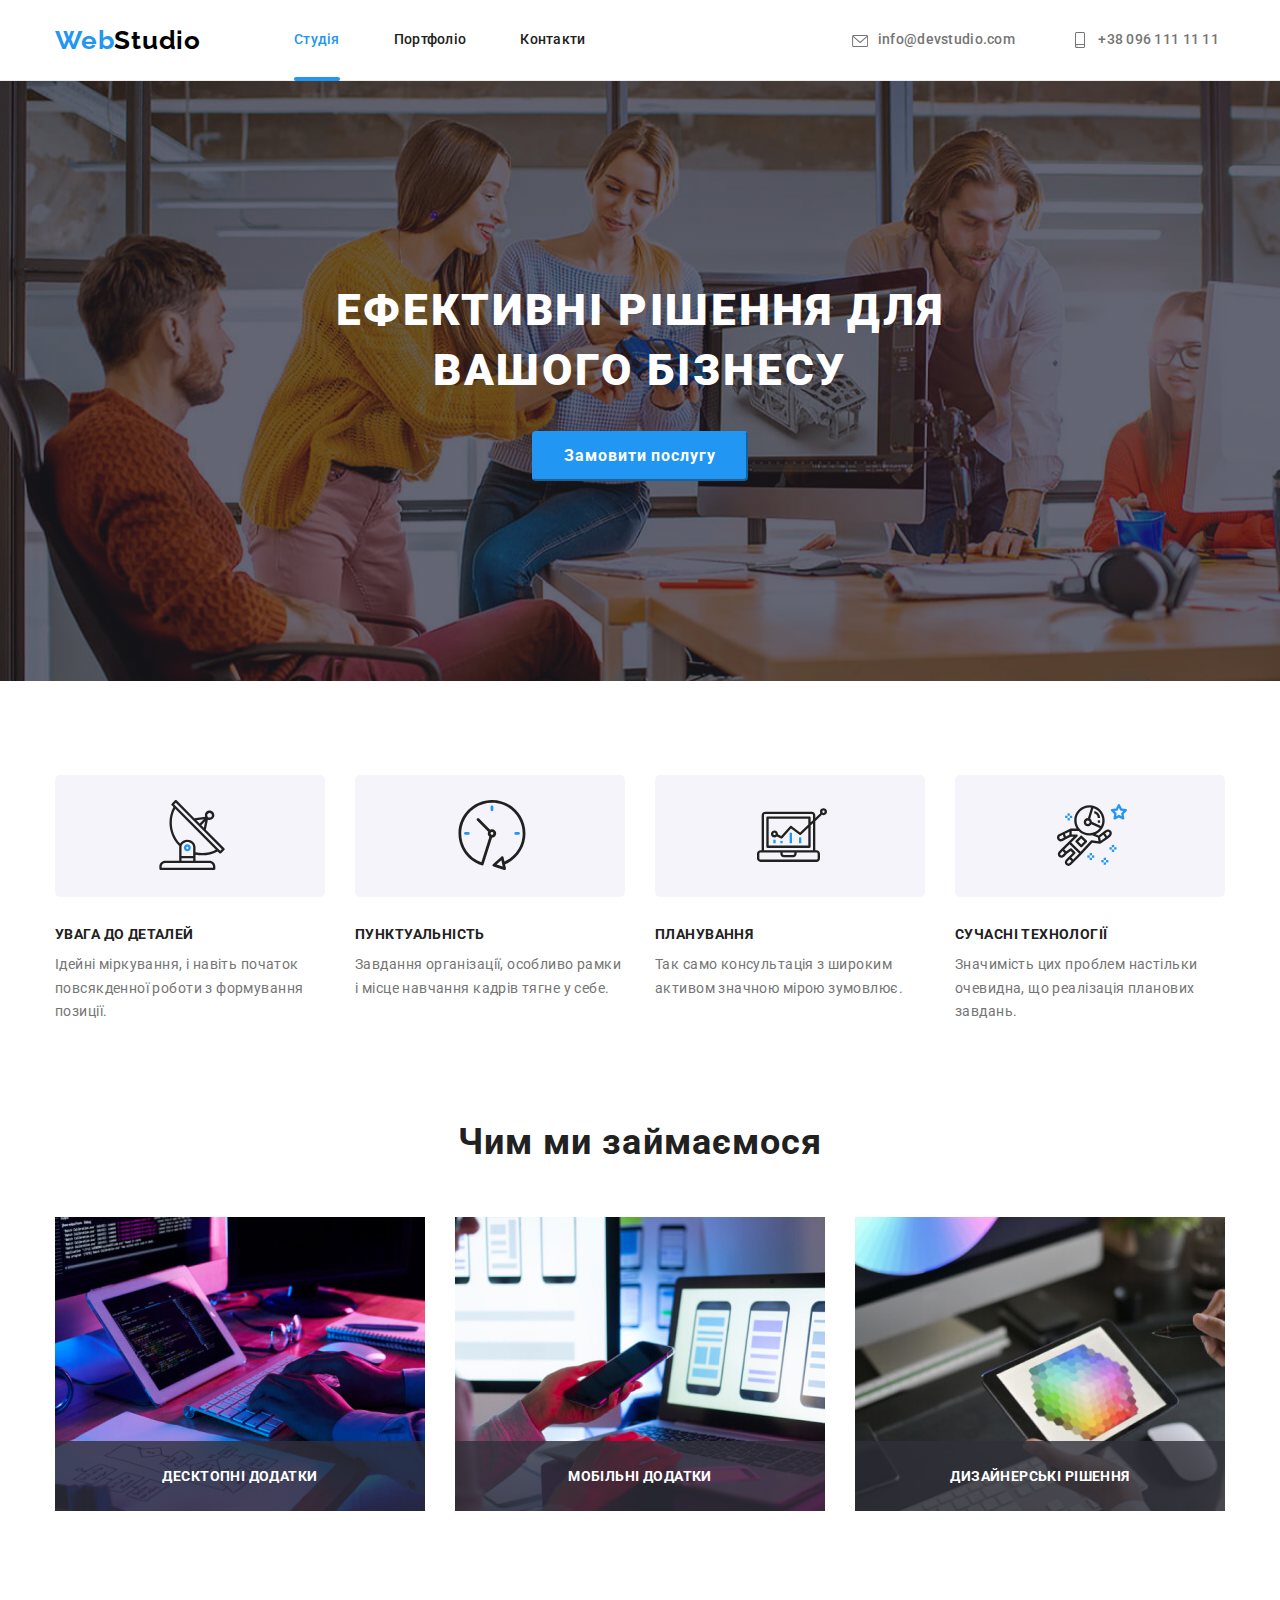
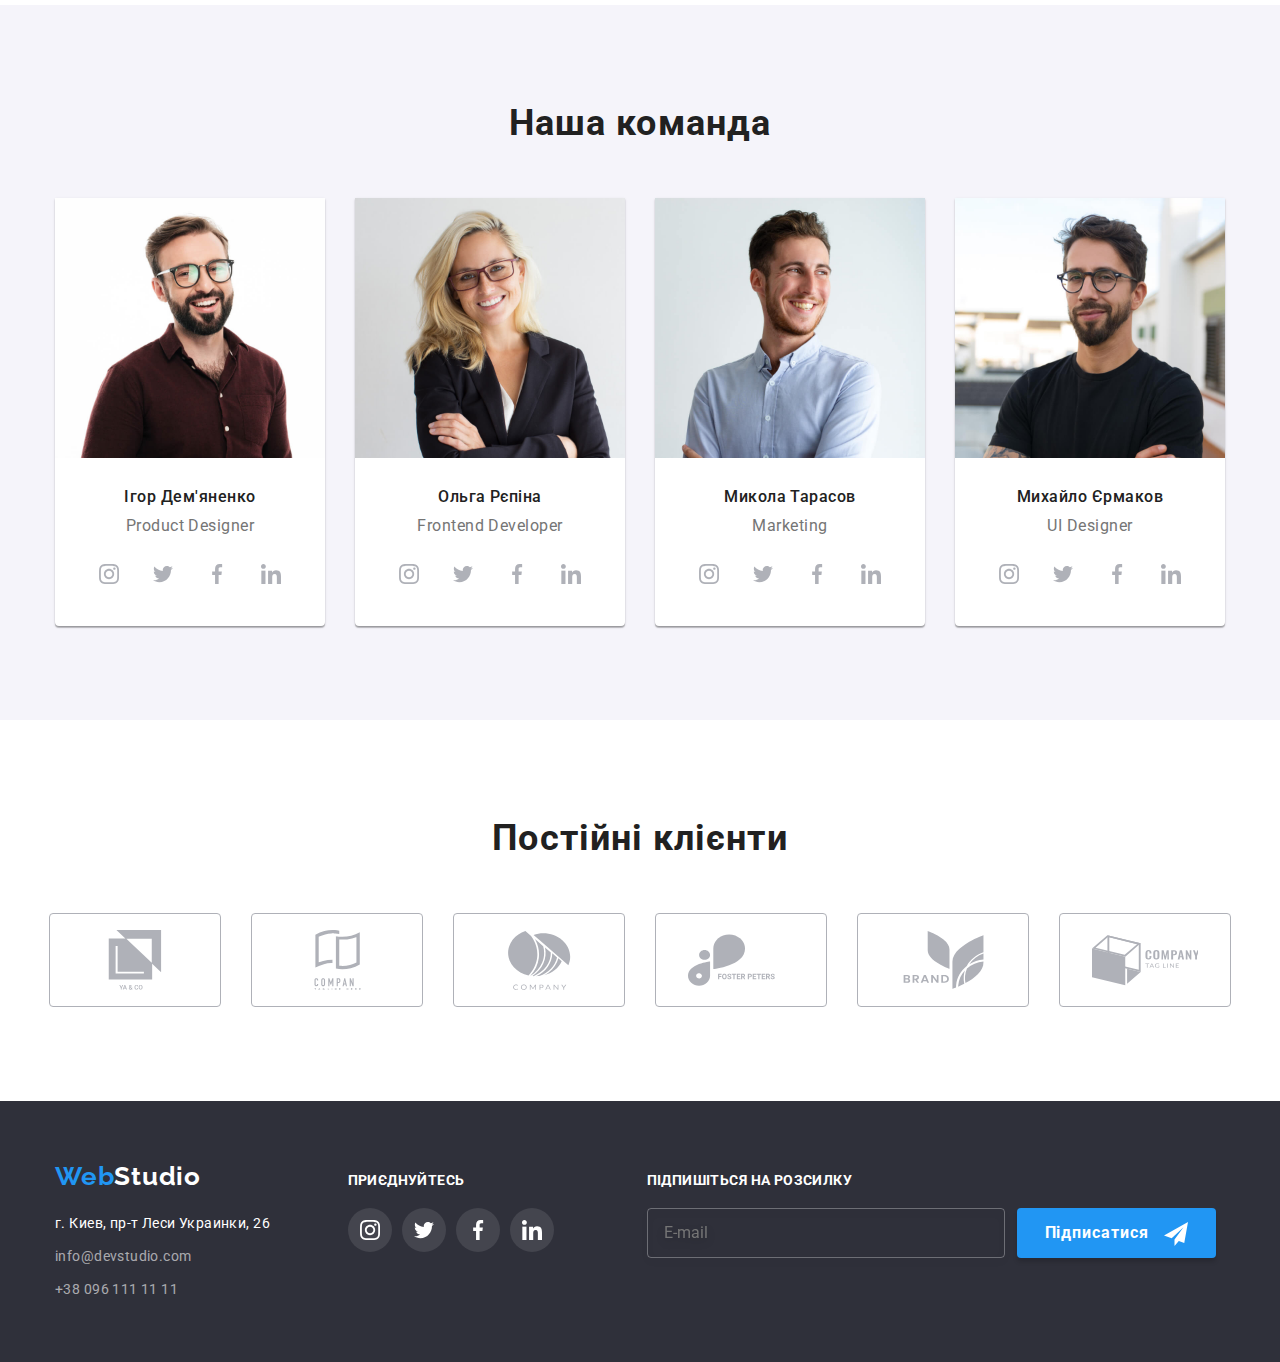
==== commit cfb8fd2e: "Add files via upload" ====
--- a/index.html
+++ b/index.html
@@ -421,9 +421,10 @@
                     <button class="form-button" type="submit">Відправити</button>
                   
                 </div>
-            </div>
+              </form>
           </div>
         </div>
+      </div>
       </div>
     </main>
     <footer class="footer">
@@ -479,22 +480,21 @@
             </ul>
           </div>
           <form class="mailing-list" name="mail-list">
-            <p>Підпишіться на розсилку</p>
-            <div class="mailing-items">
-            
+            <p class="mailing-list__header">Підпишіться на розсилку</p>
+            <div class="email">
             <label>
-              <input class="mailing-input" type="email" name="email" placeholder="E-mail">
+              <input class="mailing-list__input" type="email" name="email" placeholder="E-mail"/>
             </label>
             <button class="subscribe-button" type="submit">
               Підписатися <svg class="subscribe-icon" xmlns="http://www.w3.org/2000/svg" width="24" height="24" fill="none">
-                <path fill="#fff" d="M24 0 0 13.5l7.67 2.84L19.5 5.25l-8.998 12.14.007.002-.009-.002V24l4.301-5.018L20.251 21 24 0Z"></path>
+                <path fill="#fff" d="M24 0 0 13.5l7.67 2.84L19.5 5.25l-8.998 12.14.007.002-.009-.002V24l4.301-5.018L20.251 21 24 0Z"/>
                 </svg>
               </button>
-            
-            </div></form>
-          
-        </div>
-      </div></footer>
+            </div>
+          </form>
+        </div>
+      </div>
+      </footer>
       <script src="./js/modal.js"></script>
     </body>
   </html>
--- a/css/styles.css
+++ b/css/styles.css
@@ -1118,7 +1118,7 @@
 .btn-close:hover, .btn-close:focus {
   fill: #2196F3;
 }
-.mailing-list p {
+.mailing-list__header {
   color: white;
   text-transform: uppercase;
   font-family: "Roboto", sans-serif;
@@ -1131,7 +1131,7 @@
 .email {
   margin-top: 20px;
 }
-.mailing-input {
+.mailing-list__input {
   background: none;
   border: 1px solid rgba(255, 255, 255, 0.3);
   filter: drop-shadow(0px 4px 4px rgba(0, 0, 0, 0.15));
@@ -1243,9 +1243,6 @@
 .phone {
   padding-left: 42px;
 }
-.email {
-  padding-left: 42px;
-}
 .form-item:focus, .form-item:hover {
   border: 1px solid #2196F3;
 }
@@ -1262,9 +1259,6 @@
 .form-input {
   position: relative;
 }
-.mailing-items {
-  margin-top: 20px;
-}
 .form-text {
   height: 120px;
 }
